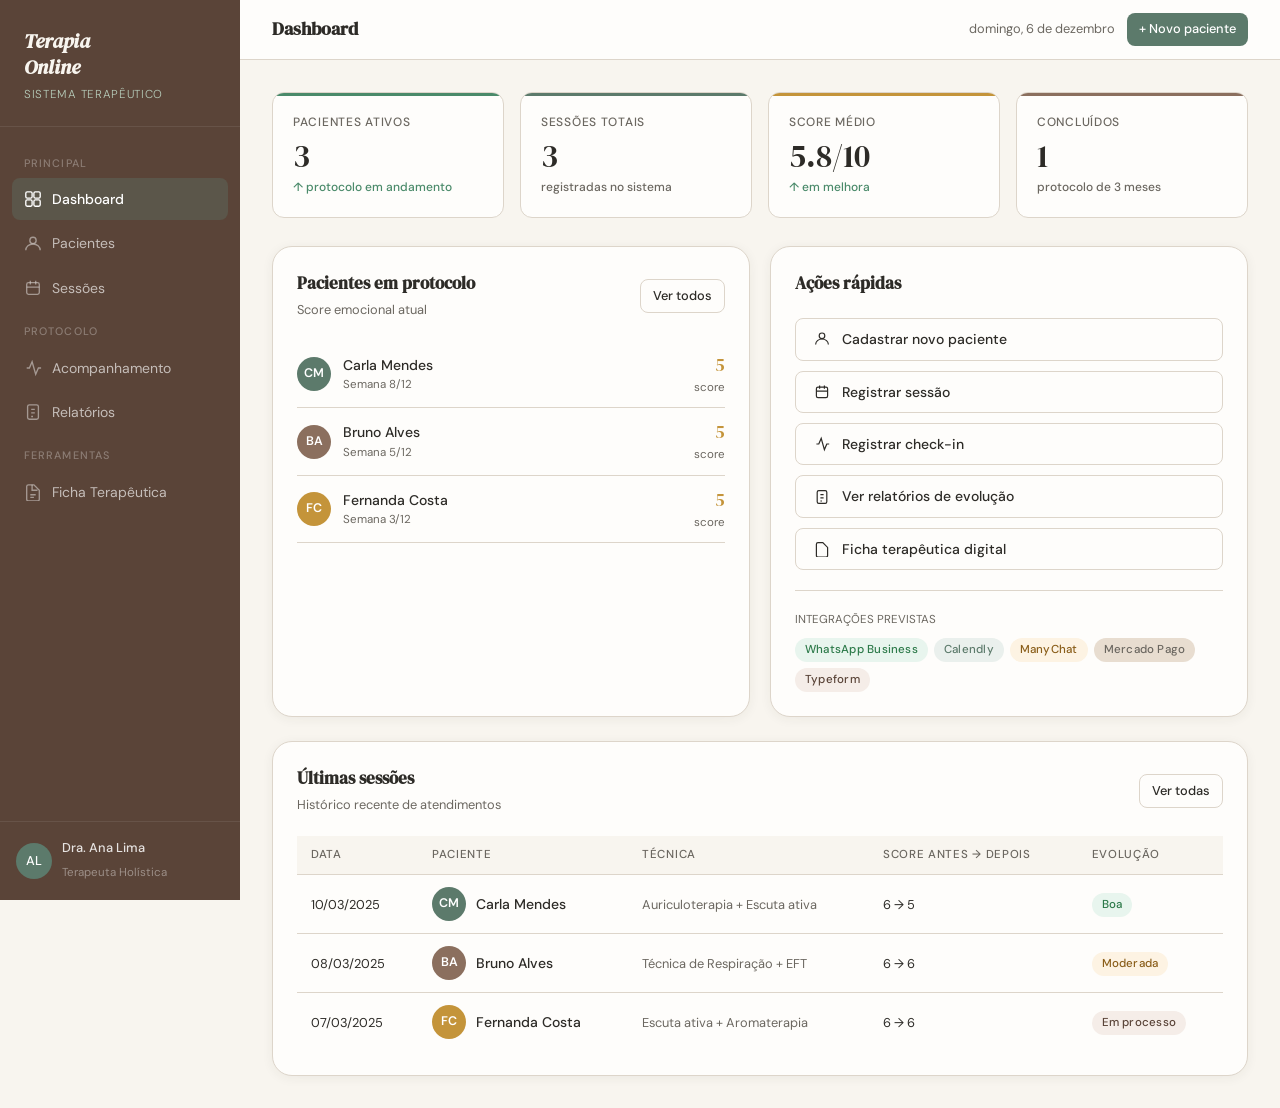
==== index.html @ 7f6253b4 "Add files via upload" ====
<!DOCTYPE html>
<html lang="pt-BR">
<head>
  <meta charset="UTF-8">
  <meta name="viewport" content="width=device-width, initial-scale=1.0">
  <title>Terapia Online — Dashboard</title>
  <link rel="stylesheet" href="css/style.css">
</head>
<body data-page="dashboard">

<!-- SIDEBAR -->
<aside class="sidebar">
  <div class="sidebar-brand">
    <h1>Terapia<br>Online</h1>
    <span>Sistema Terapêutico</span>
  </div>
  <nav class="sidebar-nav">
    <span class="nav-section-label">Principal</span>
    <a href="index.html" class="nav-item active">
      <svg class="icon" viewBox="0 0 20 20" fill="none" stroke="currentColor" stroke-width="1.5"><rect x="2" y="2" width="7" height="7" rx="1.5"/><rect x="11" y="2" width="7" height="7" rx="1.5"/><rect x="2" y="11" width="7" height="7" rx="1.5"/><rect x="11" y="11" width="7" height="7" rx="1.5"/></svg>
      Dashboard
    </a>
    <a href="pages/pacientes.html" class="nav-item">
      <svg class="icon" viewBox="0 0 20 20" fill="none" stroke="currentColor" stroke-width="1.5"><circle cx="10" cy="6" r="3.5"/><path d="M2 17c0-4 3.6-7 8-7s8 3 8 7"/></svg>
      Pacientes
    </a>
    <a href="pages/sessoes.html" class="nav-item">
      <svg class="icon" viewBox="0 0 20 20" fill="none" stroke="currentColor" stroke-width="1.5"><rect x="3" y="4" width="14" height="13" rx="2"/><path d="M7 2v4M13 2v4M3 9h14"/></svg>
      Sessões
    </a>
    <span class="nav-section-label">Protocolo</span>
    <a href="pages/acompanhamento.html" class="nav-item">
      <svg class="icon" viewBox="0 0 20 20" fill="none" stroke="currentColor" stroke-width="1.5"><path d="M3 10h3l3-7 4 14 3-7h3"/></svg>
      Acompanhamento
    </a>
    <a href="pages/relatorios.html" class="nav-item">
      <svg class="icon" viewBox="0 0 20 20" fill="none" stroke="currentColor" stroke-width="1.5"><rect x="4" y="2" width="12" height="16" rx="2"/><path d="M8 7h4M8 11h4M8 15h2"/></svg>
      Relatórios
    </a>
    <span class="nav-section-label">Ferramentas</span>
    <a href="pages/ficha.html" class="nav-item">
      <svg class="icon" viewBox="0 0 20 20" fill="none" stroke="currentColor" stroke-width="1.5"><path d="M9 2H5a2 2 0 00-2 2v14a2 2 0 002 2h10a2 2 0 002-2V8l-6-6z"/><path d="M9 2v6h6M7 13h6M7 16h4"/></svg>
      Ficha Terapêutica
    </a>
  </nav>
  <div class="sidebar-footer">
    <div class="therapist-card">
      <div class="therapist-avatar">AL</div>
      <div class="therapist-info">
        <p>Dra. Ana Lima</p>
        <span>Terapeuta Holística</span>
      </div>
    </div>
  </div>
</aside>

<!-- MAIN -->
<main class="main">
  <header class="topbar">
    <h2 class="topbar-title">Dashboard</h2>
    <div class="topbar-actions">
      <span id="data-hoje" class="text-sm text-muted"></span>
      <a href="pages/pacientes.html" class="btn btn-primary btn-sm">+ Novo paciente</a>
    </div>
  </header>

  <div class="content">

    <!-- KPIs -->
    <div class="stats-grid">
      <div class="stat-card green">
        <p class="stat-label">Pacientes ativos</p>
        <p class="stat-value" id="dash-ativos">—</p>
        <p class="stat-change up" id="dash-ativos-change">↑ protocolo em andamento</p>
      </div>
      <div class="stat-card sage">
        <p class="stat-label">Sessões totais</p>
        <p class="stat-value" id="dash-sessoes">—</p>
        <p class="stat-change" id="dash-sessoes-change" style="color:var(--muted)">registradas no sistema</p>
      </div>
      <div class="stat-card gold">
        <p class="stat-label">Score médio</p>
        <p class="stat-value" id="dash-score">—</p>
        <p class="stat-change up">↑ em melhora</p>
      </div>
      <div class="stat-card bark">
        <p class="stat-label">Concluídos</p>
        <p class="stat-value" id="dash-concluidos">—</p>
        <p class="stat-change" style="color:var(--muted)">protocolo de 3 meses</p>
      </div>
    </div>

    <!-- Alertas e próximas ações -->
    <div class="grid-2 mb-24">

      <!-- Pacientes em acompanhamento ativo -->
      <div class="card">
        <div class="card-header">
          <div>
            <h3 class="card-title">Pacientes em protocolo</h3>
            <p class="card-subtitle">Score emocional atual</p>
          </div>
          <a href="pages/acompanhamento.html" class="btn btn-sm btn-outline">Ver todos</a>
        </div>
        <div id="dash-pacientes-lista"></div>
      </div>

      <!-- Ações rápidas -->
      <div class="card">
        <div class="card-header">
          <h3 class="card-title">Ações rápidas</h3>
        </div>
        <div style="display:flex;flex-direction:column;gap:10px">
          <a href="pages/pacientes.html" class="btn btn-outline" style="justify-content:flex-start;gap:12px">
            <svg width="16" height="16" viewBox="0 0 20 20" fill="none" stroke="currentColor" stroke-width="1.5"><circle cx="10" cy="6" r="3.5"/><path d="M2 17c0-4 3.6-7 8-7s8 3 8 7"/></svg>
            Cadastrar novo paciente
          </a>
          <a href="pages/sessoes.html" class="btn btn-outline" style="justify-content:flex-start;gap:12px">
            <svg width="16" height="16" viewBox="0 0 20 20" fill="none" stroke="currentColor" stroke-width="1.5"><rect x="3" y="4" width="14" height="13" rx="2"/><path d="M7 2v4M13 2v4M3 9h14"/></svg>
            Registrar sessão
          </a>
          <a href="pages/acompanhamento.html" class="btn btn-outline" style="justify-content:flex-start;gap:12px">
            <svg width="16" height="16" viewBox="0 0 20 20" fill="none" stroke="currentColor" stroke-width="1.5"><path d="M3 10h3l3-7 4 14 3-7h3"/></svg>
            Registrar check-in
          </a>
          <a href="pages/relatorios.html" class="btn btn-outline" style="justify-content:flex-start;gap:12px">
            <svg width="16" height="16" viewBox="0 0 20 20" fill="none" stroke="currentColor" stroke-width="1.5"><rect x="4" y="2" width="12" height="16" rx="2"/><path d="M8 7h4M8 11h4M8 15h2"/></svg>
            Ver relatórios de evolução
          </a>
          <a href="pages/ficha.html" class="btn btn-outline" style="justify-content:flex-start;gap:12px">
            <svg width="16" height="16" viewBox="0 0 20 20" fill="none" stroke="currentColor" stroke-width="1.5"><path d="M9 2H5a2 2 0 00-2 2v14a2 2 0 002 2h10a2 2 0 002-2V8l-6-6z"/></svg>
            Ficha terapêutica digital
          </a>
        </div>

        <div style="margin-top:20px;padding-top:20px;border-top:1px solid var(--border)">
          <p class="text-xs text-muted mb-8">INTEGRAÇÕES PREVISTAS</p>
          <div style="display:flex;flex-wrap:wrap;gap:6px">
            <span class="badge badge-green">WhatsApp Business</span>
            <span class="badge badge-sage">Calendly</span>
            <span class="badge badge-gold">ManyChat</span>
            <span class="badge badge-muted">Mercado Pago</span>
            <span class="badge badge-bark">Typeform</span>
          </div>
        </div>
      </div>
    </div>

    <!-- Últimas sessões -->
    <div class="card">
      <div class="card-header">
        <div>
          <h3 class="card-title">Últimas sessões</h3>
          <p class="card-subtitle">Histórico recente de atendimentos</p>
        </div>
        <a href="pages/sessoes.html" class="btn btn-sm btn-outline">Ver todas</a>
      </div>
      <div class="table-wrap">
        <table>
          <thead>
            <tr>
              <th>Data</th>
              <th>Paciente</th>
              <th>Técnica</th>
              <th>Score antes → depois</th>
              <th>Evolução</th>
            </tr>
          </thead>
          <tbody id="dash-sessoes-tbody"></tbody>
        </table>
      </div>
    </div>

  </div>
</main>

<script src="js/app.js"></script>
<script>
document.addEventListener('DOMContentLoaded', () => {
  // Data de hoje
  const hoje = new Date();
  document.getElementById('data-hoje').textContent = hoje.toLocaleDateString('pt-BR', { weekday: 'long', day: 'numeric', month: 'long' });

  const pacientes = DB.get('pacientes') || [];
  const sessoes   = DB.get('sessoes')   || [];

  // KPIs
  const ativos     = pacientes.filter(p => p.status === 'ativo');
  const concluidos = pacientes.filter(p => p.status === 'concluido');
  const scores     = pacientes.filter(p => p.score && scoreMediaPaciente(p) > 0).map(p => scoreMediaPaciente(p));
  const mediaGeral = scores.length ? (scores.reduce((a,b) => a+b,0) / scores.length).toFixed(1) : '—';

  document.getElementById('dash-ativos').textContent      = ativos.length;
  document.getElementById('dash-sessoes').textContent     = sessoes.length;
  document.getElementById('dash-score').textContent       = mediaGeral !== '—' ? mediaGeral + '/10' : '—';
  document.getElementById('dash-concluidos').textContent  = concluidos.length;

  // Lista pacientes em protocolo
  const lista = document.getElementById('dash-pacientes-lista');
  const pacAtivos = ativos.slice(0, 5);
  lista.innerHTML = pacAtivos.length === 0
    ? '<p class="text-sm text-muted">Nenhum paciente ativo.</p>'
    : pacAtivos.map(p => {
        const media = scoreMediaPaciente(p);
        return `
          <div style="display:flex;align-items:center;gap:12px;padding:10px 0;border-bottom:1px solid var(--border)">
            <div class="avatar ${p.cor}">${p.avatar}</div>
            <div style="flex:1">
              <p style="font-weight:500;font-size:.875rem">${p.nome}</p>
              <p class="text-xs text-muted">Semana ${p.semana}/12</p>
            </div>
            <div style="text-align:right">
              <p style="font-family:var(--font-display);font-size:1.1rem;color:${media >= 7 ? 'var(--success)' : media >= 4 ? 'var(--gold)' : 'var(--danger)'}">${media > 0 ? media : '—'}</p>
              <p class="text-xs text-muted">score</p>
            </div>
          </div>
        `;
      }).join('');

  // Últimas sessões
  const tbody = document.getElementById('dash-sessoes-tbody');
  const ultimas = sessoes
    .sort((a, b) => b.data.localeCompare(a.data))
    .slice(0, 5)
    .map(s => ({ ...s, pac: pacientes.find(p => p.id === s.pacienteId) }));

  tbody.innerHTML = ultimas.length === 0
    ? '<tr><td colspan="5" style="text-align:center;padding:24px;color:var(--muted)">Nenhuma sessão registrada.</td></tr>'
    : ultimas.map(s => {
        const antes  = s.scorePre  ? Math.round((s.scorePre.ansiedade  + s.scorePre.humor)  / 2) : 0;
        const depois = s.scorePos  ? Math.round((s.scorePos.ansiedade  + s.scorePos.humor)  / 2) : 0;
        return `
          <tr>
            <td><span class="text-sm">${formatDate(s.data)}</span></td>
            <td>
              ${s.pac ? `<div class="avatar-group">
                <div class="avatar ${s.pac.cor}">${s.pac.avatar}</div>
                <span class="avatar-group-name">${s.pac.nome}</span>
              </div>` : '—'}
            </td>
            <td><span class="text-sm text-muted">${s.tecnica}</span></td>
            <td>
              <span class="text-sm">${antes > 0 ? antes + ' → ' + depois : '—'}</span>
            </td>
            <td>${evolucaoBadge(s.evolucao)}</td>
          </tr>
        `;
      }).join('');
});
</script>
</body>
</html>
---- css/style.css ----
@import url('https://fonts.googleapis.com/css2?family=DM+Serif+Display:ital@0;1&family=DM+Sans:opsz,wght@9..40,300;9..40,400;9..40,500&display=swap');

/* ─── Reset & Tokens ─── */
*, *::before, *::after { box-sizing: border-box; margin: 0; padding: 0; }

:root {
  --sage:    #5C7A6B;
  --sage-lt: #EAF0ED;
  --sage-md: #B8CEBC;
  --cream:   #F8F5EF;
  --warm:    #E8DDD0;
  --bark:    #8B6F5E;
  --bark-dk: #5A4438;
  --text:    #2D2B27;
  --muted:   #6B6760;
  --border:  #DDD5CA;
  --white:   #FEFDFB;
  --gold:    #C4943A;
  --danger:  #C45A4A;
  --info:    #4A7AA3;
  --success: #4A8A6A;

  --radius:  12px;
  --radius-lg: 20px;
  --shadow:  0 2px 12px rgba(45,43,39,.06);
  --shadow-md: 0 4px 24px rgba(45,43,39,.10);

  --sidebar-w: 240px;
  --font-display: 'DM Serif Display', Georgia, serif;
  --font-body: 'DM Sans', system-ui, sans-serif;
}

html { font-size: 16px; scroll-behavior: smooth; }

body {
  font-family: var(--font-body);
  background: var(--cream);
  color: var(--text);
  line-height: 1.6;
  min-height: 100vh;
  display: flex;
}

/* ─── Sidebar ─── */
.sidebar {
  width: var(--sidebar-w);
  background: var(--bark-dk);
  min-height: 100vh;
  display: flex;
  flex-direction: column;
  padding: 0;
  position: fixed;
  top: 0; left: 0;
  z-index: 100;
  transition: transform .3s ease;
}

.sidebar-brand {
  padding: 28px 24px 20px;
  border-bottom: 1px solid rgba(255,255,255,.08);
}

.sidebar-brand h1 {
  font-family: var(--font-display);
  font-size: 1.25rem;
  color: var(--cream);
  line-height: 1.3;
  font-style: italic;
}

.sidebar-brand span {
  font-size: .72rem;
  color: var(--sage-md);
  font-family: var(--font-body);
  font-weight: 300;
  letter-spacing: .06em;
  text-transform: uppercase;
}

.sidebar-nav {
  flex: 1;
  padding: 16px 12px;
  display: flex;
  flex-direction: column;
  gap: 2px;
}

.nav-section-label {
  font-size: .68rem;
  color: rgba(255,255,255,.3);
  letter-spacing: .1em;
  text-transform: uppercase;
  padding: 12px 12px 4px;
  font-weight: 500;
}

.nav-item {
  display: flex;
  align-items: center;
  gap: 10px;
  padding: 10px 12px;
  border-radius: 8px;
  color: rgba(255,255,255,.65);
  text-decoration: none;
  font-size: .875rem;
  font-weight: 400;
  transition: all .18s ease;
  cursor: pointer;
}

.nav-item:hover {
  background: rgba(255,255,255,.06);
  color: rgba(255,255,255,.9);
}

.nav-item.active {
  background: rgba(92,122,107,.35);
  color: #fff;
  font-weight: 500;
}

.nav-item .icon {
  width: 18px;
  height: 18px;
  opacity: .7;
  flex-shrink: 0;
}

.nav-item.active .icon { opacity: 1; }

.sidebar-footer {
  padding: 16px;
  border-top: 1px solid rgba(255,255,255,.08);
}

.therapist-card {
  display: flex;
  align-items: center;
  gap: 10px;
}

.therapist-avatar {
  width: 36px;
  height: 36px;
  border-radius: 50%;
  background: var(--sage);
  display: flex;
  align-items: center;
  justify-content: center;
  font-size: .8rem;
  font-weight: 500;
  color: #fff;
  flex-shrink: 0;
}

.therapist-info p { font-size: .8rem; color: rgba(255,255,255,.85); font-weight: 500; }
.therapist-info span { font-size: .72rem; color: rgba(255,255,255,.4); }

/* ─── Main Content ─── */
.main {
  margin-left: var(--sidebar-w);
  flex: 1;
  min-height: 100vh;
  display: flex;
  flex-direction: column;
}

.topbar {
  background: var(--white);
  border-bottom: 1px solid var(--border);
  padding: 0 32px;
  height: 60px;
  display: flex;
  align-items: center;
  justify-content: space-between;
  position: sticky;
  top: 0;
  z-index: 50;
}

.topbar-title {
  font-family: var(--font-display);
  font-size: 1.1rem;
  color: var(--text);
}

.topbar-actions {
  display: flex;
  align-items: center;
  gap: 12px;
}

.content {
  padding: 32px;
  flex: 1;
}

/* ─── Cards ─── */
.card {
  background: var(--white);
  border: 1px solid var(--border);
  border-radius: var(--radius-lg);
  padding: 24px;
  box-shadow: var(--shadow);
}

.card-header {
  display: flex;
  align-items: center;
  justify-content: space-between;
  margin-bottom: 20px;
}

.card-title {
  font-family: var(--font-display);
  font-size: 1.05rem;
  color: var(--text);
}

.card-subtitle {
  font-size: .8rem;
  color: var(--muted);
  margin-top: 2px;
}

/* ─── Stat Cards ─── */
.stats-grid {
  display: grid;
  grid-template-columns: repeat(4, 1fr);
  gap: 16px;
  margin-bottom: 28px;
}

.stat-card {
  background: var(--white);
  border: 1px solid var(--border);
  border-radius: var(--radius);
  padding: 20px;
  position: relative;
  overflow: hidden;
  transition: transform .18s ease, box-shadow .18s ease;
}

.stat-card:hover {
  transform: translateY(-2px);
  box-shadow: var(--shadow-md);
}

.stat-card::before {
  content: '';
  position: absolute;
  top: 0; left: 0; right: 0;
  height: 3px;
  border-radius: var(--radius) var(--radius) 0 0;
}

.stat-card.green::before  { background: var(--success); }
.stat-card.sage::before   { background: var(--sage); }
.stat-card.gold::before   { background: var(--gold); }
.stat-card.bark::before   { background: var(--bark); }

.stat-label {
  font-size: .75rem;
  color: var(--muted);
  text-transform: uppercase;
  letter-spacing: .06em;
  font-weight: 500;
  margin-bottom: 8px;
}

.stat-value {
  font-family: var(--font-display);
  font-size: 2rem;
  color: var(--text);
  line-height: 1;
  margin-bottom: 6px;
}

.stat-change {
  font-size: .75rem;
  font-weight: 500;
  display: flex;
  align-items: center;
  gap: 4px;
}

.stat-change.up   { color: var(--success); }
.stat-change.down { color: var(--danger); }

/* ─── Grid Layouts ─── */
.grid-2 { display: grid; grid-template-columns: 1fr 1fr; gap: 20px; }
.grid-3 { display: grid; grid-template-columns: repeat(3, 1fr); gap: 16px; }
.col-span-2 { grid-column: span 2; }

/* ─── Buttons ─── */
.btn {
  display: inline-flex;
  align-items: center;
  gap: 6px;
  padding: 9px 18px;
  border-radius: 8px;
  font-family: var(--font-body);
  font-size: .875rem;
  font-weight: 500;
  cursor: pointer;
  border: none;
  transition: all .16s ease;
  text-decoration: none;
  white-space: nowrap;
}

.btn-primary {
  background: var(--sage);
  color: #fff;
}
.btn-primary:hover { background: #4a6659; }

.btn-outline {
  background: transparent;
  border: 1px solid var(--border);
  color: var(--text);
}
.btn-outline:hover { background: var(--sage-lt); border-color: var(--sage-md); }

.btn-sm { padding: 6px 12px; font-size: .8rem; }
.btn-danger { background: var(--danger); color: #fff; }
.btn-gold { background: var(--gold); color: #fff; }
.btn-gold:hover { background: #a87a28; }

/* ─── Badges ─── */
.badge {
  display: inline-flex;
  align-items: center;
  padding: 3px 10px;
  border-radius: 20px;
  font-size: .72rem;
  font-weight: 500;
  letter-spacing: .02em;
}

.badge-green  { background: #e8f5ee; color: #2d7a4a; }
.badge-gold   { background: #fdf3e3; color: #8a5e1a; }
.badge-sage   { background: var(--sage-lt); color: var(--sage); }
.badge-bark   { background: #f5ede8; color: var(--bark-dk); }
.badge-muted  { background: var(--warm); color: var(--muted); }
.badge-red    { background: #fde8e6; color: #a03020; }

/* ─── Tables ─── */
.table-wrap { overflow-x: auto; }

table {
  width: 100%;
  border-collapse: collapse;
  font-size: .875rem;
}

thead th {
  text-align: left;
  padding: 10px 14px;
  font-size: .72rem;
  font-weight: 500;
  text-transform: uppercase;
  letter-spacing: .06em;
  color: var(--muted);
  border-bottom: 1px solid var(--border);
  background: var(--cream);
}

tbody tr {
  border-bottom: 1px solid var(--border);
  transition: background .12s;
}
tbody tr:last-child { border-bottom: none; }
tbody tr:hover { background: var(--sage-lt); }

tbody td { padding: 12px 14px; vertical-align: middle; }

/* ─── Avatar ─── */
.avatar {
  width: 34px;
  height: 34px;
  border-radius: 50%;
  background: var(--sage);
  display: inline-flex;
  align-items: center;
  justify-content: center;
  font-size: .78rem;
  font-weight: 600;
  color: #fff;
  flex-shrink: 0;
}

.avatar.bark { background: var(--bark); }
.avatar.gold { background: var(--gold); }
.avatar.info { background: var(--info); }

.avatar-group { display: flex; align-items: center; gap: 10px; }
.avatar-group-name { font-weight: 500; font-size: .875rem; }
.avatar-group-sub  { font-size: .75rem; color: var(--muted); }

/* ─── Score Bar ─── */
.score-bar-wrap {
  background: var(--warm);
  border-radius: 20px;
  height: 8px;
  overflow: hidden;
}

.score-bar {
  height: 100%;
  border-radius: 20px;
  transition: width .6s ease;
}

.score-bar.low    { background: var(--danger); }
.score-bar.mid    { background: var(--gold); }
.score-bar.high   { background: var(--success); }

/* ─── Forms ─── */
.form-group { margin-bottom: 18px; }
.form-label {
  display: block;
  font-size: .8rem;
  font-weight: 500;
  color: var(--text);
  margin-bottom: 6px;
}
.form-label span { color: var(--danger); }

.form-control {
  width: 100%;
  padding: 10px 14px;
  border: 1px solid var(--border);
  border-radius: 8px;
  font-family: var(--font-body);
  font-size: .875rem;
  background: var(--white);
  color: var(--text);
  transition: border-color .16s, box-shadow .16s;
  outline: none;
}

.form-control:focus {
  border-color: var(--sage);
  box-shadow: 0 0 0 3px rgba(92,122,107,.15);
}

textarea.form-control { resize: vertical; min-height: 90px; }

select.form-control { cursor: pointer; }

.form-hint { font-size: .75rem; color: var(--muted); margin-top: 4px; }

.form-row { display: grid; grid-template-columns: 1fr 1fr; gap: 16px; }

/* ─── Tabs ─── */
.tabs {
  display: flex;
  gap: 4px;
  border-bottom: 1px solid var(--border);
  margin-bottom: 24px;
}

.tab {
  padding: 10px 18px;
  font-size: .875rem;
  font-weight: 400;
  color: var(--muted);
  cursor: pointer;
  border-bottom: 2px solid transparent;
  margin-bottom: -1px;
  transition: color .16s, border-color .16s;
}

.tab:hover  { color: var(--text); }
.tab.active { color: var(--sage); border-bottom-color: var(--sage); font-weight: 500; }

.tab-panel { display: none; }
.tab-panel.active { display: block; }

/* ─── Timeline ─── */
.timeline { display: flex; flex-direction: column; gap: 0; }

.timeline-item {
  display: flex;
  gap: 16px;
  padding-bottom: 20px;
  position: relative;
}

.timeline-item::before {
  content: '';
  position: absolute;
  left: 15px;
  top: 32px;
  bottom: 0;
  width: 1px;
  background: var(--border);
}

.timeline-item:last-child::before { display: none; }

.timeline-dot {
  width: 32px;
  height: 32px;
  border-radius: 50%;
  background: var(--sage-lt);
  border: 2px solid var(--sage-md);
  display: flex;
  align-items: center;
  justify-content: center;
  flex-shrink: 0;
  font-size: .7rem;
  color: var(--sage);
  font-weight: 600;
}

.timeline-content { flex: 1; padding-top: 4px; }
.timeline-date { font-size: .72rem; color: var(--muted); margin-bottom: 2px; }
.timeline-text { font-size: .875rem; }

/* ─── Progress Steps ─── */
.protocol-steps {
  display: grid;
  grid-template-columns: repeat(3, 1fr);
  gap: 12px;
}

.protocol-step {
  background: var(--cream);
  border: 1px solid var(--border);
  border-radius: var(--radius);
  padding: 16px;
  position: relative;
}

.protocol-step.active {
  background: var(--sage-lt);
  border-color: var(--sage-md);
}

.protocol-step.done {
  background: #eef5f0;
  border-color: #9ecfae;
}

.step-num {
  width: 28px;
  height: 28px;
  border-radius: 50%;
  background: var(--sage);
  color: #fff;
  font-size: .75rem;
  font-weight: 600;
  display: flex;
  align-items: center;
  justify-content: center;
  margin-bottom: 10px;
}

.protocol-step.done .step-num { background: var(--success); }

.step-title { font-size: .875rem; font-weight: 500; margin-bottom: 4px; }
.step-desc  { font-size: .75rem; color: var(--muted); }

/* ─── Emotion Scale ─── */
.emotion-scale {
  display: flex;
  align-items: center;
  gap: 6px;
}

.emotion-dot {
  width: 10px;
  height: 10px;
  border-radius: 50%;
  background: var(--border);
  transition: background .2s;
}

.emotion-dot.filled-red    { background: var(--danger); }
.emotion-dot.filled-gold   { background: var(--gold); }
.emotion-dot.filled-green  { background: var(--success); }

/* ─── Alert ─── */
.alert {
  padding: 12px 16px;
  border-radius: 8px;
  font-size: .875rem;
  display: flex;
  align-items: flex-start;
  gap: 10px;
  margin-bottom: 16px;
}

.alert-info    { background: #eef4fa; border-left: 3px solid var(--info); color: #1a4a6e; }
.alert-success { background: #eef5f0; border-left: 3px solid var(--success); color: #1a4a2e; }
.alert-warn    { background: #fef9ee; border-left: 3px solid var(--gold); color: #5a3a0a; }

/* ─── Modal ─── */
.modal-overlay {
  position: fixed;
  inset: 0;
  background: rgba(45,43,39,.5);
  z-index: 200;
  display: flex;
  align-items: center;
  justify-content: center;
  padding: 24px;
  opacity: 0;
  pointer-events: none;
  transition: opacity .2s;
}

.modal-overlay.open {
  opacity: 1;
  pointer-events: all;
}

.modal {
  background: var(--white);
  border-radius: var(--radius-lg);
  width: 100%;
  max-width: 560px;
  max-height: 85vh;
  overflow-y: auto;
  padding: 28px;
  transform: translateY(16px);
  transition: transform .2s;
}

.modal-overlay.open .modal { transform: translateY(0); }

.modal-header {
  display: flex;
  align-items: flex-start;
  justify-content: space-between;
  margin-bottom: 20px;
}

.modal-title {
  font-family: var(--font-display);
  font-size: 1.2rem;
}

.modal-close {
  width: 30px;
  height: 30px;
  display: flex;
  align-items: center;
  justify-content: center;
  border-radius: 6px;
  cursor: pointer;
  font-size: 1.1rem;
  background: none;
  border: none;
  color: var(--muted);
  transition: background .15s;
}

.modal-close:hover { background: var(--warm); }

/* ─── Responsive ─── */
@media (max-width: 768px) {
  .sidebar {
    transform: translateX(-100%);
  }
  .sidebar.open {
    transform: translateX(0);
  }
  .main {
    margin-left: 0;
  }
  .stats-grid {
    grid-template-columns: 1fr 1fr;
  }
  .grid-2, .grid-3 {
    grid-template-columns: 1fr;
  }
  .col-span-2 {
    grid-column: span 1;
  }
  .form-row {
    grid-template-columns: 1fr;
  }
  .protocol-steps {
    grid-template-columns: 1fr;
  }
  .content {
    padding: 20px;
  }
  .topbar {
    padding: 0 20px;
  }
}

/* ─── Utilities ─── */
.text-muted  { color: var(--muted); }
.text-sm     { font-size: .8rem; }
.text-xs     { font-size: .72rem; }
.text-green  { color: var(--success); }
.text-gold   { color: var(--gold); }
.text-red    { color: var(--danger); }
.font-serif  { font-family: var(--font-display); }
.mb-0  { margin-bottom: 0; }
.mb-4  { margin-bottom: 4px; }
.mb-8  { margin-bottom: 8px; }
.mb-12 { margin-bottom: 12px; }
.mb-16 { margin-bottom: 16px; }
.mb-24 { margin-bottom: 24px; }
.mt-16 { margin-top: 16px; }
.mt-24 { margin-top: 24px; }
.flex  { display: flex; }
.items-center { align-items: center; }
.justify-between { justify-content: space-between; }
.gap-8  { gap: 8px; }
.gap-12 { gap: 12px; }
.w-full { width: 100%; }
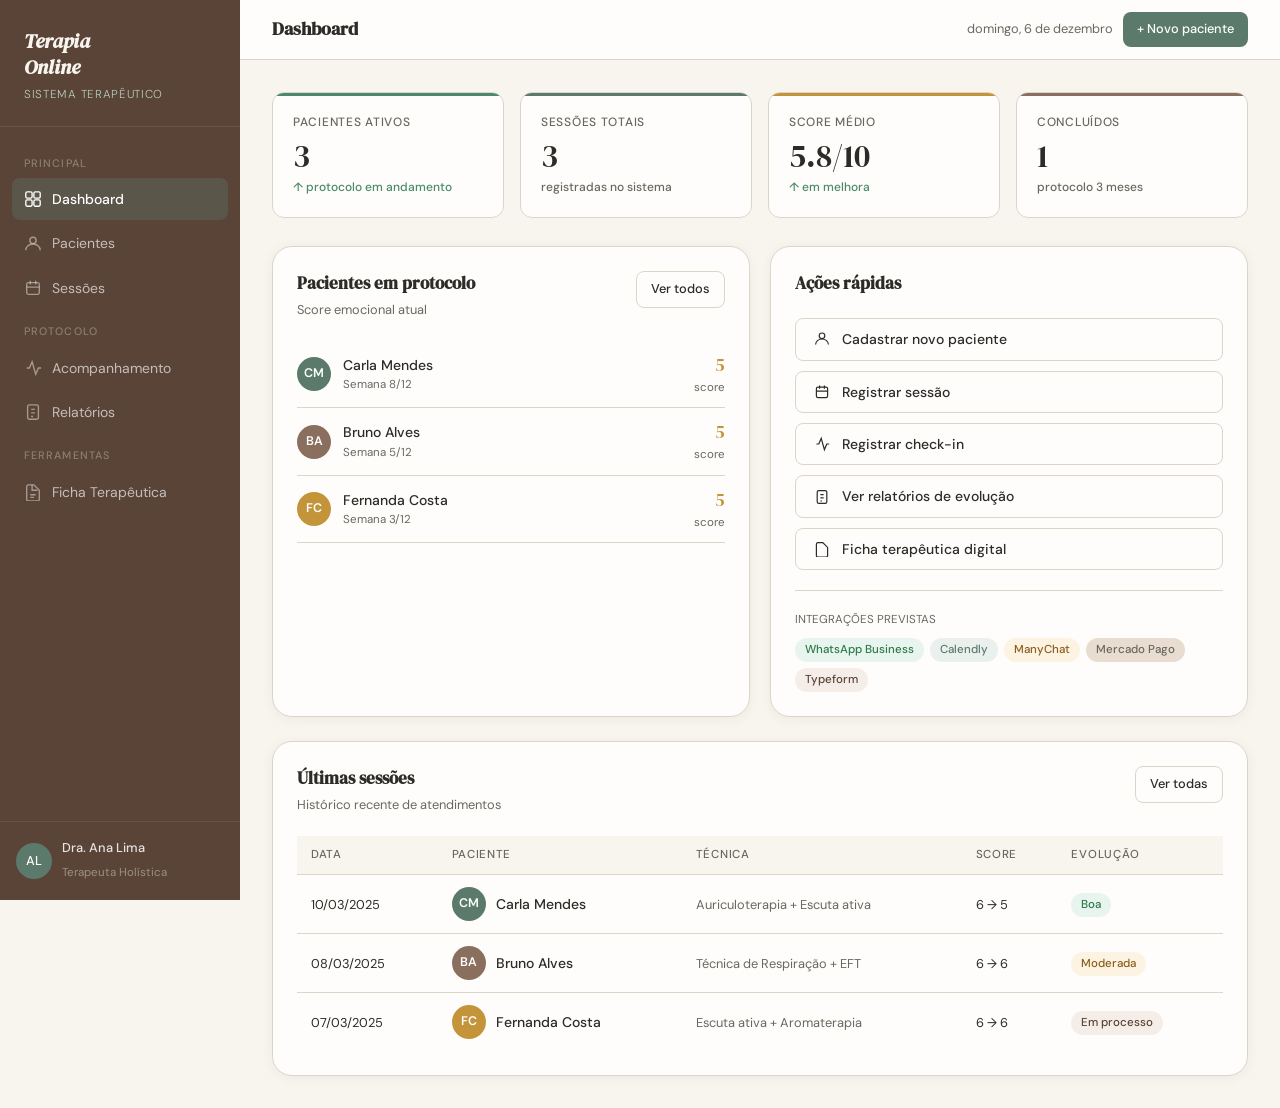
==== commit 239f0573: "Add files via upload" ====
--- a/index.html
+++ b/index.html
@@ -2,43 +2,49 @@
 <html lang="pt-BR">
 <head>
   <meta charset="UTF-8">
-  <meta name="viewport" content="width=device-width, initial-scale=1.0">
+  <meta name="viewport" content="width=device-width, initial-scale=1.0, viewport-fit=cover">
+  <meta name="theme-color" content="#5A4438">
+  <meta name="apple-mobile-web-app-capable" content="yes">
+  <meta name="apple-mobile-web-app-status-bar-style" content="black-translucent">
   <title>Terapia Online — Dashboard</title>
   <link rel="stylesheet" href="css/style.css">
 </head>
 <body data-page="dashboard">
 
+<!-- Overlay escuro para fechar sidebar no mobile -->
+<div class="sidebar-overlay" id="sidebar-overlay" onclick="closeSidebar()"></div>
+
 <!-- SIDEBAR -->
-<aside class="sidebar">
+<aside class="sidebar" id="sidebar">
   <div class="sidebar-brand">
     <h1>Terapia<br>Online</h1>
     <span>Sistema Terapêutico</span>
   </div>
   <nav class="sidebar-nav">
     <span class="nav-section-label">Principal</span>
-    <a href="index.html" class="nav-item active">
+    <a href="index.html" class="nav-item active" onclick="closeSidebar()">
       <svg class="icon" viewBox="0 0 20 20" fill="none" stroke="currentColor" stroke-width="1.5"><rect x="2" y="2" width="7" height="7" rx="1.5"/><rect x="11" y="2" width="7" height="7" rx="1.5"/><rect x="2" y="11" width="7" height="7" rx="1.5"/><rect x="11" y="11" width="7" height="7" rx="1.5"/></svg>
       Dashboard
     </a>
-    <a href="pages/pacientes.html" class="nav-item">
+    <a href="pages/pacientes.html" class="nav-item" onclick="closeSidebar()">
       <svg class="icon" viewBox="0 0 20 20" fill="none" stroke="currentColor" stroke-width="1.5"><circle cx="10" cy="6" r="3.5"/><path d="M2 17c0-4 3.6-7 8-7s8 3 8 7"/></svg>
       Pacientes
     </a>
-    <a href="pages/sessoes.html" class="nav-item">
+    <a href="pages/sessoes.html" class="nav-item" onclick="closeSidebar()">
       <svg class="icon" viewBox="0 0 20 20" fill="none" stroke="currentColor" stroke-width="1.5"><rect x="3" y="4" width="14" height="13" rx="2"/><path d="M7 2v4M13 2v4M3 9h14"/></svg>
       Sessões
     </a>
     <span class="nav-section-label">Protocolo</span>
-    <a href="pages/acompanhamento.html" class="nav-item">
+    <a href="pages/acompanhamento.html" class="nav-item" onclick="closeSidebar()">
       <svg class="icon" viewBox="0 0 20 20" fill="none" stroke="currentColor" stroke-width="1.5"><path d="M3 10h3l3-7 4 14 3-7h3"/></svg>
       Acompanhamento
     </a>
-    <a href="pages/relatorios.html" class="nav-item">
+    <a href="pages/relatorios.html" class="nav-item" onclick="closeSidebar()">
       <svg class="icon" viewBox="0 0 20 20" fill="none" stroke="currentColor" stroke-width="1.5"><rect x="4" y="2" width="12" height="16" rx="2"/><path d="M8 7h4M8 11h4M8 15h2"/></svg>
       Relatórios
     </a>
     <span class="nav-section-label">Ferramentas</span>
-    <a href="pages/ficha.html" class="nav-item">
+    <a href="pages/ficha.html" class="nav-item" onclick="closeSidebar()">
       <svg class="icon" viewBox="0 0 20 20" fill="none" stroke="currentColor" stroke-width="1.5"><path d="M9 2H5a2 2 0 00-2 2v14a2 2 0 002 2h10a2 2 0 002-2V8l-6-6z"/><path d="M9 2v6h6M7 13h6M7 16h4"/></svg>
       Ficha Terapêutica
     </a>
@@ -57,26 +63,28 @@
 <!-- MAIN -->
 <main class="main">
   <header class="topbar">
+    <button class="menu-toggle" id="menu-toggle" aria-label="Abrir menu" onclick="toggleSidebar()">
+      <span></span><span></span><span></span>
+    </button>
     <h2 class="topbar-title">Dashboard</h2>
     <div class="topbar-actions">
-      <span id="data-hoje" class="text-sm text-muted"></span>
+      <span id="topbar-date" class="text-sm text-muted topbar-date"></span>
       <a href="pages/pacientes.html" class="btn btn-primary btn-sm">+ Novo paciente</a>
     </div>
   </header>
 
   <div class="content">
 
-    <!-- KPIs -->
     <div class="stats-grid">
       <div class="stat-card green">
         <p class="stat-label">Pacientes ativos</p>
         <p class="stat-value" id="dash-ativos">—</p>
-        <p class="stat-change up" id="dash-ativos-change">↑ protocolo em andamento</p>
+        <p class="stat-change up">↑ protocolo em andamento</p>
       </div>
       <div class="stat-card sage">
         <p class="stat-label">Sessões totais</p>
         <p class="stat-value" id="dash-sessoes">—</p>
-        <p class="stat-change" id="dash-sessoes-change" style="color:var(--muted)">registradas no sistema</p>
+        <p class="stat-change" style="color:var(--muted)">registradas no sistema</p>
       </div>
       <div class="stat-card gold">
         <p class="stat-label">Score médio</p>
@@ -86,14 +94,11 @@
       <div class="stat-card bark">
         <p class="stat-label">Concluídos</p>
         <p class="stat-value" id="dash-concluidos">—</p>
-        <p class="stat-change" style="color:var(--muted)">protocolo de 3 meses</p>
-      </div>
-    </div>
-
-    <!-- Alertas e próximas ações -->
+        <p class="stat-change" style="color:var(--muted)">protocolo 3 meses</p>
+      </div>
+    </div>
+
     <div class="grid-2 mb-24">
-
-      <!-- Pacientes em acompanhamento ativo -->
       <div class="card">
         <div class="card-header">
           <div>
@@ -105,7 +110,6 @@
         <div id="dash-pacientes-lista"></div>
       </div>
 
-      <!-- Ações rápidas -->
       <div class="card">
         <div class="card-header">
           <h3 class="card-title">Ações rápidas</h3>
@@ -132,7 +136,6 @@
             Ficha terapêutica digital
           </a>
         </div>
-
         <div style="margin-top:20px;padding-top:20px;border-top:1px solid var(--border)">
           <p class="text-xs text-muted mb-8">INTEGRAÇÕES PREVISTAS</p>
           <div style="display:flex;flex-wrap:wrap;gap:6px">
@@ -146,7 +149,6 @@
       </div>
     </div>
 
-    <!-- Últimas sessões -->
     <div class="card">
       <div class="card-header">
         <div>
@@ -161,8 +163,8 @@
             <tr>
               <th>Data</th>
               <th>Paciente</th>
-              <th>Técnica</th>
-              <th>Score antes → depois</th>
+              <th class="hide-mobile">Técnica</th>
+              <th>Score</th>
               <th>Evolução</th>
             </tr>
           </thead>
@@ -174,77 +176,87 @@
   </div>
 </main>
 
+<!-- BOTTOM NAV (mobile) -->
+<nav class="bottom-nav">
+  <div class="bottom-nav-inner">
+    <a href="index.html" class="bottom-nav-item active">
+      <svg viewBox="0 0 20 20" fill="none" stroke="currentColor" stroke-width="1.5"><rect x="2" y="2" width="7" height="7" rx="1.5"/><rect x="11" y="2" width="7" height="7" rx="1.5"/><rect x="2" y="11" width="7" height="7" rx="1.5"/><rect x="11" y="11" width="7" height="7" rx="1.5"/></svg>
+      Início
+    </a>
+    <a href="pages/pacientes.html" class="bottom-nav-item">
+      <svg viewBox="0 0 20 20" fill="none" stroke="currentColor" stroke-width="1.5"><circle cx="10" cy="6" r="3.5"/><path d="M2 17c0-4 3.6-7 8-7s8 3 8 7"/></svg>
+      Pacientes
+    </a>
+    <a href="pages/sessoes.html" class="bottom-nav-item">
+      <svg viewBox="0 0 20 20" fill="none" stroke="currentColor" stroke-width="1.5"><rect x="3" y="4" width="14" height="13" rx="2"/><path d="M7 2v4M13 2v4M3 9h14"/></svg>
+      Sessões
+    </a>
+    <a href="pages/acompanhamento.html" class="bottom-nav-item">
+      <svg viewBox="0 0 20 20" fill="none" stroke="currentColor" stroke-width="1.5"><path d="M3 10h3l3-7 4 14 3-7h3"/></svg>
+      Protocolo
+    </a>
+    <a href="pages/relatorios.html" class="bottom-nav-item">
+      <svg viewBox="0 0 20 20" fill="none" stroke="currentColor" stroke-width="1.5"><rect x="4" y="2" width="12" height="16" rx="2"/><path d="M8 7h4M8 11h4M8 15h2"/></svg>
+      Relatórios
+    </a>
+  </div>
+</nav>
+
 <script src="js/app.js"></script>
+<script src="js/mobile.js"></script>
 <script>
 document.addEventListener('DOMContentLoaded', () => {
-  // Data de hoje
   const hoje = new Date();
-  document.getElementById('data-hoje').textContent = hoje.toLocaleDateString('pt-BR', { weekday: 'long', day: 'numeric', month: 'long' });
+  const el = document.getElementById('topbar-date');
+  if (el) el.textContent = hoje.toLocaleDateString('pt-BR', { weekday: 'long', day: 'numeric', month: 'long' });
 
   const pacientes = DB.get('pacientes') || [];
   const sessoes   = DB.get('sessoes')   || [];
 
-  // KPIs
   const ativos     = pacientes.filter(p => p.status === 'ativo');
   const concluidos = pacientes.filter(p => p.status === 'concluido');
   const scores     = pacientes.filter(p => p.score && scoreMediaPaciente(p) > 0).map(p => scoreMediaPaciente(p));
   const mediaGeral = scores.length ? (scores.reduce((a,b) => a+b,0) / scores.length).toFixed(1) : '—';
 
-  document.getElementById('dash-ativos').textContent      = ativos.length;
-  document.getElementById('dash-sessoes').textContent     = sessoes.length;
-  document.getElementById('dash-score').textContent       = mediaGeral !== '—' ? mediaGeral + '/10' : '—';
-  document.getElementById('dash-concluidos').textContent  = concluidos.length;
-
-  // Lista pacientes em protocolo
+  document.getElementById('dash-ativos').textContent     = ativos.length;
+  document.getElementById('dash-sessoes').textContent    = sessoes.length;
+  document.getElementById('dash-score').textContent      = mediaGeral !== '—' ? mediaGeral + '/10' : '—';
+  document.getElementById('dash-concluidos').textContent = concluidos.length;
+
   const lista = document.getElementById('dash-pacientes-lista');
   const pacAtivos = ativos.slice(0, 5);
   lista.innerHTML = pacAtivos.length === 0
     ? '<p class="text-sm text-muted">Nenhum paciente ativo.</p>'
     : pacAtivos.map(p => {
         const media = scoreMediaPaciente(p);
-        return `
-          <div style="display:flex;align-items:center;gap:12px;padding:10px 0;border-bottom:1px solid var(--border)">
-            <div class="avatar ${p.cor}">${p.avatar}</div>
-            <div style="flex:1">
-              <p style="font-weight:500;font-size:.875rem">${p.nome}</p>
-              <p class="text-xs text-muted">Semana ${p.semana}/12</p>
-            </div>
-            <div style="text-align:right">
-              <p style="font-family:var(--font-display);font-size:1.1rem;color:${media >= 7 ? 'var(--success)' : media >= 4 ? 'var(--gold)' : 'var(--danger)'}">${media > 0 ? media : '—'}</p>
-              <p class="text-xs text-muted">score</p>
-            </div>
-          </div>
-        `;
+        return `<div style="display:flex;align-items:center;gap:12px;padding:10px 0;border-bottom:1px solid var(--border)">
+          <div class="avatar ${p.cor}">${p.avatar}</div>
+          <div style="flex:1;min-width:0">
+            <p style="font-weight:500;font-size:.875rem;white-space:nowrap;overflow:hidden;text-overflow:ellipsis">${p.nome}</p>
+            <p class="text-xs text-muted">Semana ${p.semana}/12</p>
+          </div>
+          <div style="text-align:right;flex-shrink:0">
+            <p style="font-family:var(--font-display);font-size:1.1rem;color:${media>=7?'var(--success)':media>=4?'var(--gold)':'var(--danger)'}">${media>0?media:'—'}</p>
+            <p class="text-xs text-muted">score</p>
+          </div>
+        </div>`;
       }).join('');
 
-  // Últimas sessões
   const tbody = document.getElementById('dash-sessoes-tbody');
-  const ultimas = sessoes
-    .sort((a, b) => b.data.localeCompare(a.data))
-    .slice(0, 5)
-    .map(s => ({ ...s, pac: pacientes.find(p => p.id === s.pacienteId) }));
+  const ultimas = sessoes.sort((a,b) => b.data.localeCompare(a.data)).slice(0,5).map(s => ({...s, pac: pacientes.find(p => p.id === s.pacienteId)}));
 
   tbody.innerHTML = ultimas.length === 0
     ? '<tr><td colspan="5" style="text-align:center;padding:24px;color:var(--muted)">Nenhuma sessão registrada.</td></tr>'
     : ultimas.map(s => {
-        const antes  = s.scorePre  ? Math.round((s.scorePre.ansiedade  + s.scorePre.humor)  / 2) : 0;
-        const depois = s.scorePos  ? Math.round((s.scorePos.ansiedade  + s.scorePos.humor)  / 2) : 0;
-        return `
-          <tr>
-            <td><span class="text-sm">${formatDate(s.data)}</span></td>
-            <td>
-              ${s.pac ? `<div class="avatar-group">
-                <div class="avatar ${s.pac.cor}">${s.pac.avatar}</div>
-                <span class="avatar-group-name">${s.pac.nome}</span>
-              </div>` : '—'}
-            </td>
-            <td><span class="text-sm text-muted">${s.tecnica}</span></td>
-            <td>
-              <span class="text-sm">${antes > 0 ? antes + ' → ' + depois : '—'}</span>
-            </td>
-            <td>${evolucaoBadge(s.evolucao)}</td>
-          </tr>
-        `;
+        const antes  = s.scorePre ? Math.round((s.scorePre.ansiedade + s.scorePre.humor) / 2) : 0;
+        const depois = s.scorePos ? Math.round((s.scorePos.ansiedade + s.scorePos.humor) / 2) : 0;
+        return `<tr>
+          <td><span class="text-sm">${formatDate(s.data)}</span></td>
+          <td>${s.pac ? `<div class="avatar-group"><div class="avatar ${s.pac.cor}">${s.pac.avatar}</div><span class="avatar-group-name" style="white-space:nowrap;overflow:hidden;text-overflow:ellipsis;max-width:120px">${s.pac.nome}</span></div>` : '—'}</td>
+          <td class="hide-mobile"><span class="text-sm text-muted">${s.tecnica}</span></td>
+          <td><span class="text-sm">${antes>0?antes+' → '+depois:'—'}</span></td>
+          <td>${evolucaoBadge(s.evolucao)}</td>
+        </tr>`;
       }).join('');
 });
 </script>
--- a/css/style.css
+++ b/css/style.css
@@ -1,718 +1,275 @@
 @import url('https://fonts.googleapis.com/css2?family=DM+Serif+Display:ital@0;1&family=DM+Sans:opsz,wght@9..40,300;9..40,400;9..40,500&display=swap');
 
-/* ─── Reset & Tokens ─── */
-*, *::before, *::after { box-sizing: border-box; margin: 0; padding: 0; }
-
-:root {
-  --sage:    #5C7A6B;
-  --sage-lt: #EAF0ED;
-  --sage-md: #B8CEBC;
-  --cream:   #F8F5EF;
-  --warm:    #E8DDD0;
-  --bark:    #8B6F5E;
-  --bark-dk: #5A4438;
-  --text:    #2D2B27;
-  --muted:   #6B6760;
-  --border:  #DDD5CA;
-  --white:   #FEFDFB;
-  --gold:    #C4943A;
-  --danger:  #C45A4A;
-  --info:    #4A7AA3;
-  --success: #4A8A6A;
-
-  --radius:  12px;
-  --radius-lg: 20px;
-  --shadow:  0 2px 12px rgba(45,43,39,.06);
-  --shadow-md: 0 4px 24px rgba(45,43,39,.10);
-
-  --sidebar-w: 240px;
-  --font-display: 'DM Serif Display', Georgia, serif;
-  --font-body: 'DM Sans', system-ui, sans-serif;
-}
-
-html { font-size: 16px; scroll-behavior: smooth; }
-
-body {
-  font-family: var(--font-body);
-  background: var(--cream);
-  color: var(--text);
-  line-height: 1.6;
-  min-height: 100vh;
-  display: flex;
-}
-
-/* ─── Sidebar ─── */
-.sidebar {
-  width: var(--sidebar-w);
-  background: var(--bark-dk);
-  min-height: 100vh;
-  display: flex;
-  flex-direction: column;
-  padding: 0;
-  position: fixed;
-  top: 0; left: 0;
-  z-index: 100;
-  transition: transform .3s ease;
-}
-
-.sidebar-brand {
-  padding: 28px 24px 20px;
-  border-bottom: 1px solid rgba(255,255,255,.08);
-}
-
-.sidebar-brand h1 {
-  font-family: var(--font-display);
-  font-size: 1.25rem;
-  color: var(--cream);
-  line-height: 1.3;
-  font-style: italic;
-}
-
-.sidebar-brand span {
-  font-size: .72rem;
-  color: var(--sage-md);
-  font-family: var(--font-body);
-  font-weight: 300;
-  letter-spacing: .06em;
-  text-transform: uppercase;
-}
-
-.sidebar-nav {
-  flex: 1;
-  padding: 16px 12px;
-  display: flex;
-  flex-direction: column;
-  gap: 2px;
-}
-
-.nav-section-label {
-  font-size: .68rem;
-  color: rgba(255,255,255,.3);
-  letter-spacing: .1em;
-  text-transform: uppercase;
-  padding: 12px 12px 4px;
-  font-weight: 500;
-}
-
-.nav-item {
-  display: flex;
-  align-items: center;
-  gap: 10px;
-  padding: 10px 12px;
-  border-radius: 8px;
-  color: rgba(255,255,255,.65);
-  text-decoration: none;
-  font-size: .875rem;
-  font-weight: 400;
-  transition: all .18s ease;
-  cursor: pointer;
-}
-
-.nav-item:hover {
-  background: rgba(255,255,255,.06);
-  color: rgba(255,255,255,.9);
-}
-
-.nav-item.active {
-  background: rgba(92,122,107,.35);
-  color: #fff;
-  font-weight: 500;
-}
-
-.nav-item .icon {
-  width: 18px;
-  height: 18px;
-  opacity: .7;
-  flex-shrink: 0;
-}
-
-.nav-item.active .icon { opacity: 1; }
-
-.sidebar-footer {
-  padding: 16px;
-  border-top: 1px solid rgba(255,255,255,.08);
-}
-
-.therapist-card {
-  display: flex;
-  align-items: center;
-  gap: 10px;
-}
-
-.therapist-avatar {
-  width: 36px;
-  height: 36px;
-  border-radius: 50%;
-  background: var(--sage);
-  display: flex;
-  align-items: center;
-  justify-content: center;
-  font-size: .8rem;
-  font-weight: 500;
-  color: #fff;
-  flex-shrink: 0;
-}
-
-.therapist-info p { font-size: .8rem; color: rgba(255,255,255,.85); font-weight: 500; }
-.therapist-info span { font-size: .72rem; color: rgba(255,255,255,.4); }
-
-/* ─── Main Content ─── */
-.main {
-  margin-left: var(--sidebar-w);
-  flex: 1;
-  min-height: 100vh;
-  display: flex;
-  flex-direction: column;
-}
-
-.topbar {
-  background: var(--white);
-  border-bottom: 1px solid var(--border);
-  padding: 0 32px;
-  height: 60px;
-  display: flex;
-  align-items: center;
-  justify-content: space-between;
-  position: sticky;
-  top: 0;
-  z-index: 50;
-}
-
-.topbar-title {
-  font-family: var(--font-display);
-  font-size: 1.1rem;
-  color: var(--text);
-}
-
-.topbar-actions {
-  display: flex;
-  align-items: center;
-  gap: 12px;
-}
-
-.content {
-  padding: 32px;
-  flex: 1;
-}
-
-/* ─── Cards ─── */
-.card {
-  background: var(--white);
-  border: 1px solid var(--border);
-  border-radius: var(--radius-lg);
-  padding: 24px;
-  box-shadow: var(--shadow);
-}
-
-.card-header {
-  display: flex;
-  align-items: center;
-  justify-content: space-between;
-  margin-bottom: 20px;
-}
-
-.card-title {
-  font-family: var(--font-display);
-  font-size: 1.05rem;
-  color: var(--text);
-}
-
-.card-subtitle {
-  font-size: .8rem;
-  color: var(--muted);
-  margin-top: 2px;
-}
-
-/* ─── Stat Cards ─── */
-.stats-grid {
-  display: grid;
-  grid-template-columns: repeat(4, 1fr);
-  gap: 16px;
-  margin-bottom: 28px;
-}
-
-.stat-card {
-  background: var(--white);
-  border: 1px solid var(--border);
-  border-radius: var(--radius);
-  padding: 20px;
-  position: relative;
-  overflow: hidden;
-  transition: transform .18s ease, box-shadow .18s ease;
-}
-
-.stat-card:hover {
-  transform: translateY(-2px);
-  box-shadow: var(--shadow-md);
-}
-
-.stat-card::before {
-  content: '';
-  position: absolute;
-  top: 0; left: 0; right: 0;
-  height: 3px;
-  border-radius: var(--radius) var(--radius) 0 0;
-}
-
-.stat-card.green::before  { background: var(--success); }
-.stat-card.sage::before   { background: var(--sage); }
-.stat-card.gold::before   { background: var(--gold); }
-.stat-card.bark::before   { background: var(--bark); }
-
-.stat-label {
-  font-size: .75rem;
-  color: var(--muted);
-  text-transform: uppercase;
-  letter-spacing: .06em;
-  font-weight: 500;
-  margin-bottom: 8px;
-}
-
-.stat-value {
-  font-family: var(--font-display);
-  font-size: 2rem;
-  color: var(--text);
-  line-height: 1;
-  margin-bottom: 6px;
-}
-
-.stat-change {
-  font-size: .75rem;
-  font-weight: 500;
-  display: flex;
-  align-items: center;
-  gap: 4px;
-}
-
-.stat-change.up   { color: var(--success); }
-.stat-change.down { color: var(--danger); }
-
-/* ─── Grid Layouts ─── */
-.grid-2 { display: grid; grid-template-columns: 1fr 1fr; gap: 20px; }
-.grid-3 { display: grid; grid-template-columns: repeat(3, 1fr); gap: 16px; }
-.col-span-2 { grid-column: span 2; }
-
-/* ─── Buttons ─── */
-.btn {
-  display: inline-flex;
-  align-items: center;
-  gap: 6px;
-  padding: 9px 18px;
-  border-radius: 8px;
-  font-family: var(--font-body);
-  font-size: .875rem;
-  font-weight: 500;
-  cursor: pointer;
-  border: none;
-  transition: all .16s ease;
-  text-decoration: none;
-  white-space: nowrap;
-}
-
-.btn-primary {
-  background: var(--sage);
-  color: #fff;
-}
-.btn-primary:hover { background: #4a6659; }
-
-.btn-outline {
-  background: transparent;
-  border: 1px solid var(--border);
-  color: var(--text);
-}
-.btn-outline:hover { background: var(--sage-lt); border-color: var(--sage-md); }
-
-.btn-sm { padding: 6px 12px; font-size: .8rem; }
-.btn-danger { background: var(--danger); color: #fff; }
-.btn-gold { background: var(--gold); color: #fff; }
-.btn-gold:hover { background: #a87a28; }
-
-/* ─── Badges ─── */
-.badge {
-  display: inline-flex;
-  align-items: center;
-  padding: 3px 10px;
-  border-radius: 20px;
-  font-size: .72rem;
-  font-weight: 500;
-  letter-spacing: .02em;
-}
-
-.badge-green  { background: #e8f5ee; color: #2d7a4a; }
-.badge-gold   { background: #fdf3e3; color: #8a5e1a; }
-.badge-sage   { background: var(--sage-lt); color: var(--sage); }
-.badge-bark   { background: #f5ede8; color: var(--bark-dk); }
-.badge-muted  { background: var(--warm); color: var(--muted); }
-.badge-red    { background: #fde8e6; color: #a03020; }
-
-/* ─── Tables ─── */
-.table-wrap { overflow-x: auto; }
-
-table {
-  width: 100%;
-  border-collapse: collapse;
-  font-size: .875rem;
-}
-
-thead th {
-  text-align: left;
-  padding: 10px 14px;
-  font-size: .72rem;
-  font-weight: 500;
-  text-transform: uppercase;
-  letter-spacing: .06em;
-  color: var(--muted);
-  border-bottom: 1px solid var(--border);
-  background: var(--cream);
-}
-
-tbody tr {
-  border-bottom: 1px solid var(--border);
-  transition: background .12s;
-}
-tbody tr:last-child { border-bottom: none; }
-tbody tr:hover { background: var(--sage-lt); }
-
-tbody td { padding: 12px 14px; vertical-align: middle; }
-
-/* ─── Avatar ─── */
-.avatar {
-  width: 34px;
-  height: 34px;
-  border-radius: 50%;
-  background: var(--sage);
-  display: inline-flex;
-  align-items: center;
-  justify-content: center;
-  font-size: .78rem;
-  font-weight: 600;
-  color: #fff;
-  flex-shrink: 0;
-}
-
-.avatar.bark { background: var(--bark); }
-.avatar.gold { background: var(--gold); }
-.avatar.info { background: var(--info); }
-
-.avatar-group { display: flex; align-items: center; gap: 10px; }
-.avatar-group-name { font-weight: 500; font-size: .875rem; }
-.avatar-group-sub  { font-size: .75rem; color: var(--muted); }
-
-/* ─── Score Bar ─── */
-.score-bar-wrap {
-  background: var(--warm);
-  border-radius: 20px;
-  height: 8px;
-  overflow: hidden;
-}
-
-.score-bar {
-  height: 100%;
-  border-radius: 20px;
-  transition: width .6s ease;
-}
-
-.score-bar.low    { background: var(--danger); }
-.score-bar.mid    { background: var(--gold); }
-.score-bar.high   { background: var(--success); }
-
-/* ─── Forms ─── */
-.form-group { margin-bottom: 18px; }
-.form-label {
-  display: block;
-  font-size: .8rem;
-  font-weight: 500;
-  color: var(--text);
-  margin-bottom: 6px;
-}
-.form-label span { color: var(--danger); }
-
-.form-control {
-  width: 100%;
-  padding: 10px 14px;
-  border: 1px solid var(--border);
-  border-radius: 8px;
-  font-family: var(--font-body);
-  font-size: .875rem;
-  background: var(--white);
-  color: var(--text);
-  transition: border-color .16s, box-shadow .16s;
-  outline: none;
-}
-
-.form-control:focus {
-  border-color: var(--sage);
-  box-shadow: 0 0 0 3px rgba(92,122,107,.15);
-}
-
-textarea.form-control { resize: vertical; min-height: 90px; }
-
-select.form-control { cursor: pointer; }
-
-.form-hint { font-size: .75rem; color: var(--muted); margin-top: 4px; }
-
-.form-row { display: grid; grid-template-columns: 1fr 1fr; gap: 16px; }
-
-/* ─── Tabs ─── */
-.tabs {
-  display: flex;
-  gap: 4px;
-  border-bottom: 1px solid var(--border);
-  margin-bottom: 24px;
-}
-
-.tab {
-  padding: 10px 18px;
-  font-size: .875rem;
-  font-weight: 400;
-  color: var(--muted);
-  cursor: pointer;
-  border-bottom: 2px solid transparent;
-  margin-bottom: -1px;
-  transition: color .16s, border-color .16s;
-}
-
-.tab:hover  { color: var(--text); }
-.tab.active { color: var(--sage); border-bottom-color: var(--sage); font-weight: 500; }
-
-.tab-panel { display: none; }
-.tab-panel.active { display: block; }
-
-/* ─── Timeline ─── */
-.timeline { display: flex; flex-direction: column; gap: 0; }
-
-.timeline-item {
-  display: flex;
-  gap: 16px;
-  padding-bottom: 20px;
-  position: relative;
-}
-
-.timeline-item::before {
-  content: '';
-  position: absolute;
-  left: 15px;
-  top: 32px;
-  bottom: 0;
-  width: 1px;
-  background: var(--border);
-}
-
-.timeline-item:last-child::before { display: none; }
-
-.timeline-dot {
-  width: 32px;
-  height: 32px;
-  border-radius: 50%;
-  background: var(--sage-lt);
-  border: 2px solid var(--sage-md);
-  display: flex;
-  align-items: center;
-  justify-content: center;
-  flex-shrink: 0;
-  font-size: .7rem;
-  color: var(--sage);
-  font-weight: 600;
-}
-
-.timeline-content { flex: 1; padding-top: 4px; }
-.timeline-date { font-size: .72rem; color: var(--muted); margin-bottom: 2px; }
-.timeline-text { font-size: .875rem; }
-
-/* ─── Progress Steps ─── */
-.protocol-steps {
-  display: grid;
-  grid-template-columns: repeat(3, 1fr);
-  gap: 12px;
-}
-
-.protocol-step {
-  background: var(--cream);
-  border: 1px solid var(--border);
-  border-radius: var(--radius);
-  padding: 16px;
-  position: relative;
-}
-
-.protocol-step.active {
-  background: var(--sage-lt);
-  border-color: var(--sage-md);
-}
-
-.protocol-step.done {
-  background: #eef5f0;
-  border-color: #9ecfae;
-}
-
-.step-num {
-  width: 28px;
-  height: 28px;
-  border-radius: 50%;
-  background: var(--sage);
-  color: #fff;
-  font-size: .75rem;
-  font-weight: 600;
-  display: flex;
-  align-items: center;
-  justify-content: center;
-  margin-bottom: 10px;
-}
-
-.protocol-step.done .step-num { background: var(--success); }
-
-.step-title { font-size: .875rem; font-weight: 500; margin-bottom: 4px; }
-.step-desc  { font-size: .75rem; color: var(--muted); }
-
-/* ─── Emotion Scale ─── */
-.emotion-scale {
-  display: flex;
-  align-items: center;
-  gap: 6px;
-}
-
-.emotion-dot {
-  width: 10px;
-  height: 10px;
-  border-radius: 50%;
-  background: var(--border);
-  transition: background .2s;
-}
-
-.emotion-dot.filled-red    { background: var(--danger); }
-.emotion-dot.filled-gold   { background: var(--gold); }
-.emotion-dot.filled-green  { background: var(--success); }
-
-/* ─── Alert ─── */
-.alert {
-  padding: 12px 16px;
-  border-radius: 8px;
-  font-size: .875rem;
-  display: flex;
-  align-items: flex-start;
-  gap: 10px;
-  margin-bottom: 16px;
-}
-
-.alert-info    { background: #eef4fa; border-left: 3px solid var(--info); color: #1a4a6e; }
-.alert-success { background: #eef5f0; border-left: 3px solid var(--success); color: #1a4a2e; }
-.alert-warn    { background: #fef9ee; border-left: 3px solid var(--gold); color: #5a3a0a; }
-
-/* ─── Modal ─── */
-.modal-overlay {
-  position: fixed;
-  inset: 0;
-  background: rgba(45,43,39,.5);
-  z-index: 200;
-  display: flex;
-  align-items: center;
-  justify-content: center;
-  padding: 24px;
-  opacity: 0;
-  pointer-events: none;
-  transition: opacity .2s;
-}
-
-.modal-overlay.open {
-  opacity: 1;
-  pointer-events: all;
-}
-
-.modal {
-  background: var(--white);
-  border-radius: var(--radius-lg);
-  width: 100%;
-  max-width: 560px;
-  max-height: 85vh;
-  overflow-y: auto;
-  padding: 28px;
-  transform: translateY(16px);
-  transition: transform .2s;
-}
-
-.modal-overlay.open .modal { transform: translateY(0); }
-
-.modal-header {
-  display: flex;
-  align-items: flex-start;
-  justify-content: space-between;
-  margin-bottom: 20px;
-}
-
-.modal-title {
-  font-family: var(--font-display);
-  font-size: 1.2rem;
-}
-
-.modal-close {
-  width: 30px;
-  height: 30px;
-  display: flex;
-  align-items: center;
-  justify-content: center;
-  border-radius: 6px;
-  cursor: pointer;
-  font-size: 1.1rem;
-  background: none;
-  border: none;
-  color: var(--muted);
-  transition: background .15s;
-}
-
-.modal-close:hover { background: var(--warm); }
-
-/* ─── Responsive ─── */
-@media (max-width: 768px) {
-  .sidebar {
-    transform: translateX(-100%);
-  }
-  .sidebar.open {
-    transform: translateX(0);
-  }
-  .main {
-    margin-left: 0;
-  }
-  .stats-grid {
-    grid-template-columns: 1fr 1fr;
-  }
-  .grid-2, .grid-3 {
-    grid-template-columns: 1fr;
-  }
-  .col-span-2 {
-    grid-column: span 1;
-  }
-  .form-row {
-    grid-template-columns: 1fr;
-  }
-  .protocol-steps {
-    grid-template-columns: 1fr;
-  }
-  .content {
-    padding: 20px;
-  }
-  .topbar {
-    padding: 0 20px;
-  }
-}
-
-/* ─── Utilities ─── */
-.text-muted  { color: var(--muted); }
-.text-sm     { font-size: .8rem; }
-.text-xs     { font-size: .72rem; }
-.text-green  { color: var(--success); }
-.text-gold   { color: var(--gold); }
-.text-red    { color: var(--danger); }
-.font-serif  { font-family: var(--font-display); }
-.mb-0  { margin-bottom: 0; }
-.mb-4  { margin-bottom: 4px; }
-.mb-8  { margin-bottom: 8px; }
-.mb-12 { margin-bottom: 12px; }
-.mb-16 { margin-bottom: 16px; }
-.mb-24 { margin-bottom: 24px; }
-.mt-16 { margin-top: 16px; }
-.mt-24 { margin-top: 24px; }
-.flex  { display: flex; }
-.items-center { align-items: center; }
-.justify-between { justify-content: space-between; }
-.gap-8  { gap: 8px; }
-.gap-12 { gap: 12px; }
-.w-full { width: 100%; }
+*,*::before,*::after{box-sizing:border-box;margin:0;padding:0}
+
+:root{
+  --sage:#5C7A6B;--sage-lt:#EAF0ED;--sage-md:#B8CEBC;
+  --cream:#F8F5EF;--warm:#E8DDD0;--bark:#8B6F5E;--bark-dk:#5A4438;
+  --text:#2D2B27;--muted:#6B6760;--border:#DDD5CA;--white:#FEFDFB;
+  --gold:#C4943A;--danger:#C45A4A;--info:#4A7AA3;--success:#4A8A6A;
+  --radius:12px;--radius-lg:20px;
+  --shadow:0 2px 12px rgba(45,43,39,.06);--shadow-md:0 4px 24px rgba(45,43,39,.10);
+  --sidebar-w:240px;--topbar-h:60px;
+  --font-display:'DM Serif Display',Georgia,serif;
+  --font-body:'DM Sans',system-ui,sans-serif;
+}
+
+html{font-size:16px;scroll-behavior:smooth;-webkit-text-size-adjust:100%}
+
+body{
+  font-family:var(--font-body);background:var(--cream);color:var(--text);
+  line-height:1.6;min-height:100vh;display:flex;overflow-x:hidden;
+}
+
+/* SIDEBAR */
+.sidebar{
+  width:var(--sidebar-w);background:var(--bark-dk);min-height:100vh;
+  display:flex;flex-direction:column;position:fixed;top:0;left:0;z-index:300;
+  transition:transform .28s cubic-bezier(.4,0,.2,1);will-change:transform;
+}
+.sidebar-brand{padding:28px 24px 20px;border-bottom:1px solid rgba(255,255,255,.08)}
+.sidebar-brand h1{font-family:var(--font-display);font-size:1.25rem;color:var(--cream);line-height:1.3;font-style:italic}
+.sidebar-brand span{font-size:.72rem;color:var(--sage-md);font-weight:300;letter-spacing:.06em;text-transform:uppercase}
+.sidebar-nav{flex:1;padding:16px 12px;display:flex;flex-direction:column;gap:2px;overflow-y:auto}
+.nav-section-label{font-size:.68rem;color:rgba(255,255,255,.3);letter-spacing:.1em;text-transform:uppercase;padding:12px 12px 4px;font-weight:500}
+.nav-item{display:flex;align-items:center;gap:10px;padding:10px 12px;border-radius:8px;color:rgba(255,255,255,.65);text-decoration:none;font-size:.875rem;font-weight:400;transition:all .18s ease;cursor:pointer;-webkit-tap-highlight-color:transparent}
+.nav-item:hover{background:rgba(255,255,255,.06);color:rgba(255,255,255,.9)}
+.nav-item.active{background:rgba(92,122,107,.35);color:#fff;font-weight:500}
+.nav-item .icon{width:18px;height:18px;opacity:.7;flex-shrink:0}
+.nav-item.active .icon{opacity:1}
+.sidebar-footer{padding:16px;border-top:1px solid rgba(255,255,255,.08)}
+.therapist-card{display:flex;align-items:center;gap:10px}
+.therapist-avatar{width:36px;height:36px;border-radius:50%;background:var(--sage);display:flex;align-items:center;justify-content:center;font-size:.8rem;font-weight:500;color:#fff;flex-shrink:0}
+.therapist-info p{font-size:.8rem;color:rgba(255,255,255,.85);font-weight:500}
+.therapist-info span{font-size:.72rem;color:rgba(255,255,255,.4)}
+
+/* OVERLAY */
+.sidebar-overlay{display:none;position:fixed;inset:0;background:rgba(0,0,0,.45);z-index:299;backdrop-filter:blur(2px);-webkit-backdrop-filter:blur(2px)}
+.sidebar-overlay.visible{display:block}
+
+/* MAIN */
+.main{margin-left:var(--sidebar-w);flex:1;min-height:100vh;display:flex;flex-direction:column;min-width:0}
+
+/* TOPBAR */
+.topbar{background:var(--white);border-bottom:1px solid var(--border);padding:0 32px;height:var(--topbar-h);display:flex;align-items:center;justify-content:space-between;position:sticky;top:0;z-index:200;gap:12px}
+
+.menu-toggle{display:none;flex-direction:column;gap:4px;background:none;border:none;cursor:pointer;padding:8px;border-radius:6px;flex-shrink:0;-webkit-tap-highlight-color:transparent}
+.menu-toggle span{display:block;width:20px;height:2px;background:var(--text);border-radius:2px;transition:all .25s ease}
+.menu-toggle.open span:nth-child(1){transform:translateY(6px) rotate(45deg)}
+.menu-toggle.open span:nth-child(2){opacity:0;transform:scaleX(0)}
+.menu-toggle.open span:nth-child(3){transform:translateY(-6px) rotate(-45deg)}
+
+.topbar-title{font-family:var(--font-display);font-size:1.1rem;color:var(--text);white-space:nowrap;overflow:hidden;text-overflow:ellipsis}
+.topbar-actions{display:flex;align-items:center;gap:10px;flex-shrink:0}
+
+/* CONTENT */
+.content{padding:32px;flex:1}
+
+/* CARDS */
+.card{background:var(--white);border:1px solid var(--border);border-radius:var(--radius-lg);padding:24px;box-shadow:var(--shadow)}
+.card-header{display:flex;align-items:flex-start;justify-content:space-between;margin-bottom:20px;gap:12px;flex-wrap:wrap}
+.card-title{font-family:var(--font-display);font-size:1.05rem;color:var(--text)}
+.card-subtitle{font-size:.8rem;color:var(--muted);margin-top:2px}
+
+/* STATS */
+.stats-grid{display:grid;grid-template-columns:repeat(4,1fr);gap:16px;margin-bottom:28px}
+.stat-card{background:var(--white);border:1px solid var(--border);border-radius:var(--radius);padding:20px;position:relative;overflow:hidden;transition:transform .18s ease,box-shadow .18s ease}
+.stat-card:hover{transform:translateY(-2px);box-shadow:var(--shadow-md)}
+.stat-card::before{content:'';position:absolute;top:0;left:0;right:0;height:3px;border-radius:var(--radius) var(--radius) 0 0}
+.stat-card.green::before{background:var(--success)}
+.stat-card.sage::before{background:var(--sage)}
+.stat-card.gold::before{background:var(--gold)}
+.stat-card.bark::before{background:var(--bark)}
+.stat-label{font-size:.75rem;color:var(--muted);text-transform:uppercase;letter-spacing:.06em;font-weight:500;margin-bottom:8px}
+.stat-value{font-family:var(--font-display);font-size:2rem;color:var(--text);line-height:1;margin-bottom:6px}
+.stat-change{font-size:.75rem;font-weight:500;display:flex;align-items:center;gap:4px}
+.stat-change.up{color:var(--success)}
+.stat-change.down{color:var(--danger)}
+
+/* GRIDS */
+.grid-2{display:grid;grid-template-columns:1fr 1fr;gap:20px}
+.grid-3{display:grid;grid-template-columns:repeat(3,1fr);gap:16px}
+.col-span-2{grid-column:span 2}
+
+/* BUTTONS */
+.btn{display:inline-flex;align-items:center;justify-content:center;gap:6px;padding:9px 18px;border-radius:8px;font-family:var(--font-body);font-size:.875rem;font-weight:500;cursor:pointer;border:none;transition:all .16s ease;text-decoration:none;white-space:nowrap;-webkit-tap-highlight-color:transparent;touch-action:manipulation;min-height:38px}
+.btn-primary{background:var(--sage);color:#fff}
+.btn-primary:hover,.btn-primary:active{background:#4a6659}
+.btn-outline{background:transparent;border:1px solid var(--border);color:var(--text)}
+.btn-outline:hover,.btn-outline:active{background:var(--sage-lt);border-color:var(--sage-md)}
+.btn-sm{padding:7px 14px;font-size:.8rem;min-height:34px}
+.btn-danger{background:var(--danger);color:#fff}
+.btn-gold{background:var(--gold);color:#fff}
+.btn-gold:hover,.btn-gold:active{background:#a87a28}
+
+/* BADGES */
+.badge{display:inline-flex;align-items:center;padding:3px 10px;border-radius:20px;font-size:.72rem;font-weight:500;white-space:nowrap}
+.badge-green{background:#e8f5ee;color:#2d7a4a}
+.badge-gold{background:#fdf3e3;color:#8a5e1a}
+.badge-sage{background:var(--sage-lt);color:var(--sage)}
+.badge-bark{background:#f5ede8;color:var(--bark-dk)}
+.badge-muted{background:var(--warm);color:var(--muted)}
+.badge-red{background:#fde8e6;color:#a03020}
+
+/* TABLES */
+.table-wrap{overflow-x:auto;-webkit-overflow-scrolling:touch}
+table{width:100%;border-collapse:collapse;font-size:.875rem}
+thead th{text-align:left;padding:10px 14px;font-size:.72rem;font-weight:500;text-transform:uppercase;letter-spacing:.06em;color:var(--muted);border-bottom:1px solid var(--border);background:var(--cream);white-space:nowrap}
+tbody tr{border-bottom:1px solid var(--border);transition:background .12s}
+tbody tr:last-child{border-bottom:none}
+tbody tr:hover,tbody tr:active{background:var(--sage-lt)}
+tbody td{padding:12px 14px;vertical-align:middle}
+
+/* AVATAR */
+.avatar{width:34px;height:34px;border-radius:50%;background:var(--sage);display:inline-flex;align-items:center;justify-content:center;font-size:.78rem;font-weight:600;color:#fff;flex-shrink:0}
+.avatar.bark{background:var(--bark)}
+.avatar.gold{background:var(--gold)}
+.avatar.info{background:var(--info)}
+.avatar-group{display:flex;align-items:center;gap:10px}
+.avatar-group-name{font-weight:500;font-size:.875rem}
+.avatar-group-sub{font-size:.75rem;color:var(--muted)}
+
+/* SCORE BAR */
+.score-bar-wrap{background:var(--warm);border-radius:20px;height:8px;overflow:hidden}
+.score-bar{height:100%;border-radius:20px;transition:width .6s ease}
+.score-bar.low{background:var(--danger)}
+.score-bar.mid{background:var(--gold)}
+.score-bar.high{background:var(--success)}
+
+/* FORMS */
+.form-group{margin-bottom:18px}
+.form-label{display:block;font-size:.8rem;font-weight:500;color:var(--text);margin-bottom:6px}
+.form-label span{color:var(--danger)}
+.form-control{width:100%;padding:10px 14px;border:1px solid var(--border);border-radius:8px;font-family:var(--font-body);font-size:1rem;background:var(--white);color:var(--text);transition:border-color .16s,box-shadow .16s;outline:none;-webkit-appearance:none;appearance:none}
+.form-control:focus{border-color:var(--sage);box-shadow:0 0 0 3px rgba(92,122,107,.15)}
+textarea.form-control{resize:vertical;min-height:90px}
+select.form-control{cursor:pointer;background-image:url("data:image/svg+xml,%3Csvg xmlns='http://www.w3.org/2000/svg' width='12' height='12' viewBox='0 0 12 12'%3E%3Cpath fill='%236B6760' d='M6 8L1 3h10z'/%3E%3C/svg%3E");background-repeat:no-repeat;background-position:right 12px center;padding-right:36px}
+.form-hint{font-size:.75rem;color:var(--muted);margin-top:4px}
+.form-row{display:grid;grid-template-columns:1fr 1fr;gap:16px}
+
+/* RANGE INPUTS */
+input[type=range]{width:100%;-webkit-appearance:none;appearance:none;height:6px;border-radius:3px;background:var(--warm);outline:none;cursor:pointer}
+input[type=range]::-webkit-slider-thumb{-webkit-appearance:none;width:22px;height:22px;border-radius:50%;background:var(--sage);cursor:pointer;box-shadow:0 2px 6px rgba(92,122,107,.4)}
+input[type=range]::-moz-range-thumb{width:22px;height:22px;border-radius:50%;background:var(--sage);cursor:pointer;border:none}
+
+/* TABS */
+.tabs{display:flex;gap:4px;border-bottom:1px solid var(--border);margin-bottom:24px;overflow-x:auto;-webkit-overflow-scrolling:touch;scrollbar-width:none}
+.tabs::-webkit-scrollbar{display:none}
+.tab{padding:10px 18px;font-size:.875rem;color:var(--muted);cursor:pointer;border-bottom:2px solid transparent;margin-bottom:-1px;transition:color .16s,border-color .16s;white-space:nowrap;-webkit-tap-highlight-color:transparent}
+.tab:hover{color:var(--text)}
+.tab.active{color:var(--sage);border-bottom-color:var(--sage);font-weight:500}
+.tab-panel{display:none}
+.tab-panel.active{display:block}
+
+/* PROTOCOL STEPS */
+.protocol-steps{display:grid;grid-template-columns:repeat(3,1fr);gap:12px}
+.protocol-step{background:var(--cream);border:1px solid var(--border);border-radius:var(--radius);padding:16px}
+.protocol-step.active{background:var(--sage-lt);border-color:var(--sage-md)}
+.protocol-step.done{background:#eef5f0;border-color:#9ecfae}
+.step-num{width:28px;height:28px;border-radius:50%;background:var(--sage);color:#fff;font-size:.75rem;font-weight:600;display:flex;align-items:center;justify-content:center;margin-bottom:10px}
+.protocol-step.done .step-num{background:var(--success)}
+.step-title{font-size:.875rem;font-weight:500;margin-bottom:4px}
+.step-desc{font-size:.75rem;color:var(--muted)}
+
+/* ALERT */
+.alert{padding:12px 16px;border-radius:8px;font-size:.875rem;display:flex;align-items:flex-start;gap:10px;margin-bottom:16px}
+.alert-info{background:#eef4fa;border-left:3px solid var(--info);color:#1a4a6e}
+.alert-success{background:#eef5f0;border-left:3px solid var(--success);color:#1a4a2e}
+.alert-warn{background:#fef9ee;border-left:3px solid var(--gold);color:#5a3a0a}
+
+/* MODAL */
+.modal-overlay{position:fixed;inset:0;background:rgba(45,43,39,.5);z-index:400;display:flex;align-items:flex-end;justify-content:center;padding:0;opacity:0;pointer-events:none;transition:opacity .2s}
+.modal-overlay.open{opacity:1;pointer-events:all}
+.modal{background:var(--white);border-radius:20px 20px 0 0;width:100%;max-height:90vh;overflow-y:auto;-webkit-overflow-scrolling:touch;padding:28px 24px 32px;transform:translateY(32px);transition:transform .25s cubic-bezier(.4,0,.2,1)}
+.modal-overlay.open .modal{transform:translateY(0)}
+.modal::before{content:'';display:block;width:40px;height:4px;background:var(--border);border-radius:2px;margin:0 auto 20px}
+.modal-header{display:flex;align-items:flex-start;justify-content:space-between;margin-bottom:20px}
+.modal-title{font-family:var(--font-display);font-size:1.2rem}
+.modal-close{width:34px;height:34px;display:flex;align-items:center;justify-content:center;border-radius:50%;cursor:pointer;font-size:1rem;background:var(--warm);border:none;color:var(--muted);transition:background .15s;flex-shrink:0;-webkit-tap-highlight-color:transparent}
+.modal-close:hover{background:var(--border)}
+
+/* BOTTOM NAV */
+.bottom-nav{display:none;position:fixed;bottom:0;left:0;right:0;background:var(--white);border-top:1px solid var(--border);z-index:250;padding:6px 0 calc(6px + env(safe-area-inset-bottom,0px))}
+.bottom-nav-inner{display:flex;justify-content:space-around;align-items:center}
+.bottom-nav-item{display:flex;flex-direction:column;align-items:center;gap:3px;padding:6px 10px;text-decoration:none;color:var(--muted);font-size:.63rem;font-weight:500;border-radius:8px;transition:color .15s;-webkit-tap-highlight-color:transparent;min-width:52px}
+.bottom-nav-item svg{width:20px;height:20px}
+.bottom-nav-item.active{color:var(--sage)}
+.bottom-nav-item.active svg{stroke:var(--sage)}
+
+/* UTILITIES */
+.text-muted{color:var(--muted)}.text-sm{font-size:.8rem}.text-xs{font-size:.72rem}
+.text-green{color:var(--success)}.text-gold{color:var(--gold)}.text-red{color:var(--danger)}
+.font-serif{font-family:var(--font-display)}
+.mb-0{margin-bottom:0}.mb-4{margin-bottom:4px}.mb-8{margin-bottom:8px}
+.mb-12{margin-bottom:12px}.mb-16{margin-bottom:16px}.mb-24{margin-bottom:24px}
+.mt-16{margin-top:16px}.mt-24{margin-top:24px}
+.flex{display:flex}.items-center{align-items:center}.justify-between{justify-content:space-between}
+.gap-8{gap:8px}.gap-12{gap:12px}.w-full{width:100%}
+
+@keyframes slideUp{from{opacity:0;transform:translateY(12px)}to{opacity:1;transform:translateY(0)}}
+
+/* BREAKPOINTS */
+@media(max-width:1024px){
+  :root{--sidebar-w:200px}
+  .content{padding:24px}
+  .stats-grid{grid-template-columns:repeat(2,1fr)}
+}
+
+@media(max-width:768px){
+  :root{--sidebar-w:260px}
+  body{display:block}
+  .sidebar{transform:translateX(-100%);min-height:100vh}
+  .sidebar.open{transform:translateX(0);box-shadow:4px 0 24px rgba(0,0,0,.25)}
+  .main{margin-left:0}
+  .topbar{padding:0 16px}
+  .menu-toggle{display:flex}
+  #topbar-date{display:none}
+  .content{padding:16px;padding-bottom:calc(88px + env(safe-area-inset-bottom,0px))}
+  .stats-grid{grid-template-columns:1fr 1fr;gap:10px}
+  .grid-2{grid-template-columns:1fr}
+  .grid-3{grid-template-columns:1fr}
+  .col-span-2{grid-column:span 1}
+  .form-row{grid-template-columns:1fr}
+  .protocol-steps{grid-template-columns:1fr}
+  .hide-mobile{display:none !important}
+  .card{padding:16px;border-radius:var(--radius)}
+  .modal{border-radius:20px 20px 0 0;max-height:92vh;padding:20px 18px calc(20px + env(safe-area-inset-bottom,0px))}
+  .bottom-nav{display:block}
+  .topbar-actions .topbar-date{display:none}
+}
+
+@media(max-width:480px){
+  .stats-grid{grid-template-columns:1fr 1fr;gap:8px}
+  .stat-card{padding:14px 12px}
+  .stat-value{font-size:1.6rem}
+  .content{padding:12px;padding-bottom:calc(88px + env(safe-area-inset-bottom,0px))}
+  .card{padding:14px}
+  .btn{min-height:44px}
+  .btn-sm{min-height:38px}
+}
+
+@media(min-width:769px){
+  .bottom-nav{display:none !important}
+  .modal-overlay{align-items:center;padding:24px}
+  .modal{border-radius:var(--radius-lg);max-width:580px;width:100%}
+  .modal::before{display:none}
+}
+
+@media(min-width:1440px){
+  .content{padding:40px}
+  .stats-grid{grid-template-columns:repeat(4,1fr)}
+}
+
+/* FICHA standalone */
+.ficha-wrap{max-width:680px;margin:0 auto;padding:40px 24px}
+@media(max-width:768px){.ficha-wrap{padding:24px 16px}}
+.ficha-header{text-align:center;margin-bottom:36px}
+.ficha-header h1{font-family:var(--font-display);font-size:2rem;font-style:italic;color:var(--bark-dk);margin-bottom:8px}
+.ficha-header p{color:var(--muted);font-size:.9rem}
+.section-title{font-size:.72rem;text-transform:uppercase;letter-spacing:.1em;color:var(--sage);font-weight:600;margin-bottom:16px;padding-bottom:8px;border-bottom:1px solid var(--border)}
+.scale-group{display:flex;flex-direction:column;gap:16px}
+.scale-item label{display:flex;justify-content:space-between;align-items:center;margin-bottom:8px}
+.scale-item label span:first-child{font-size:.875rem;font-weight:500}
+.scale-item label span:last-child{font-size:.875rem;font-weight:600;color:var(--sage)}
+.success-card{text-align:center;padding:48px 24px;display:none}
+.success-icon{width:72px;height:72px;background:var(--sage-lt);border-radius:50%;display:flex;align-items:center;justify-content:center;font-size:2rem;margin:0 auto 20px}
